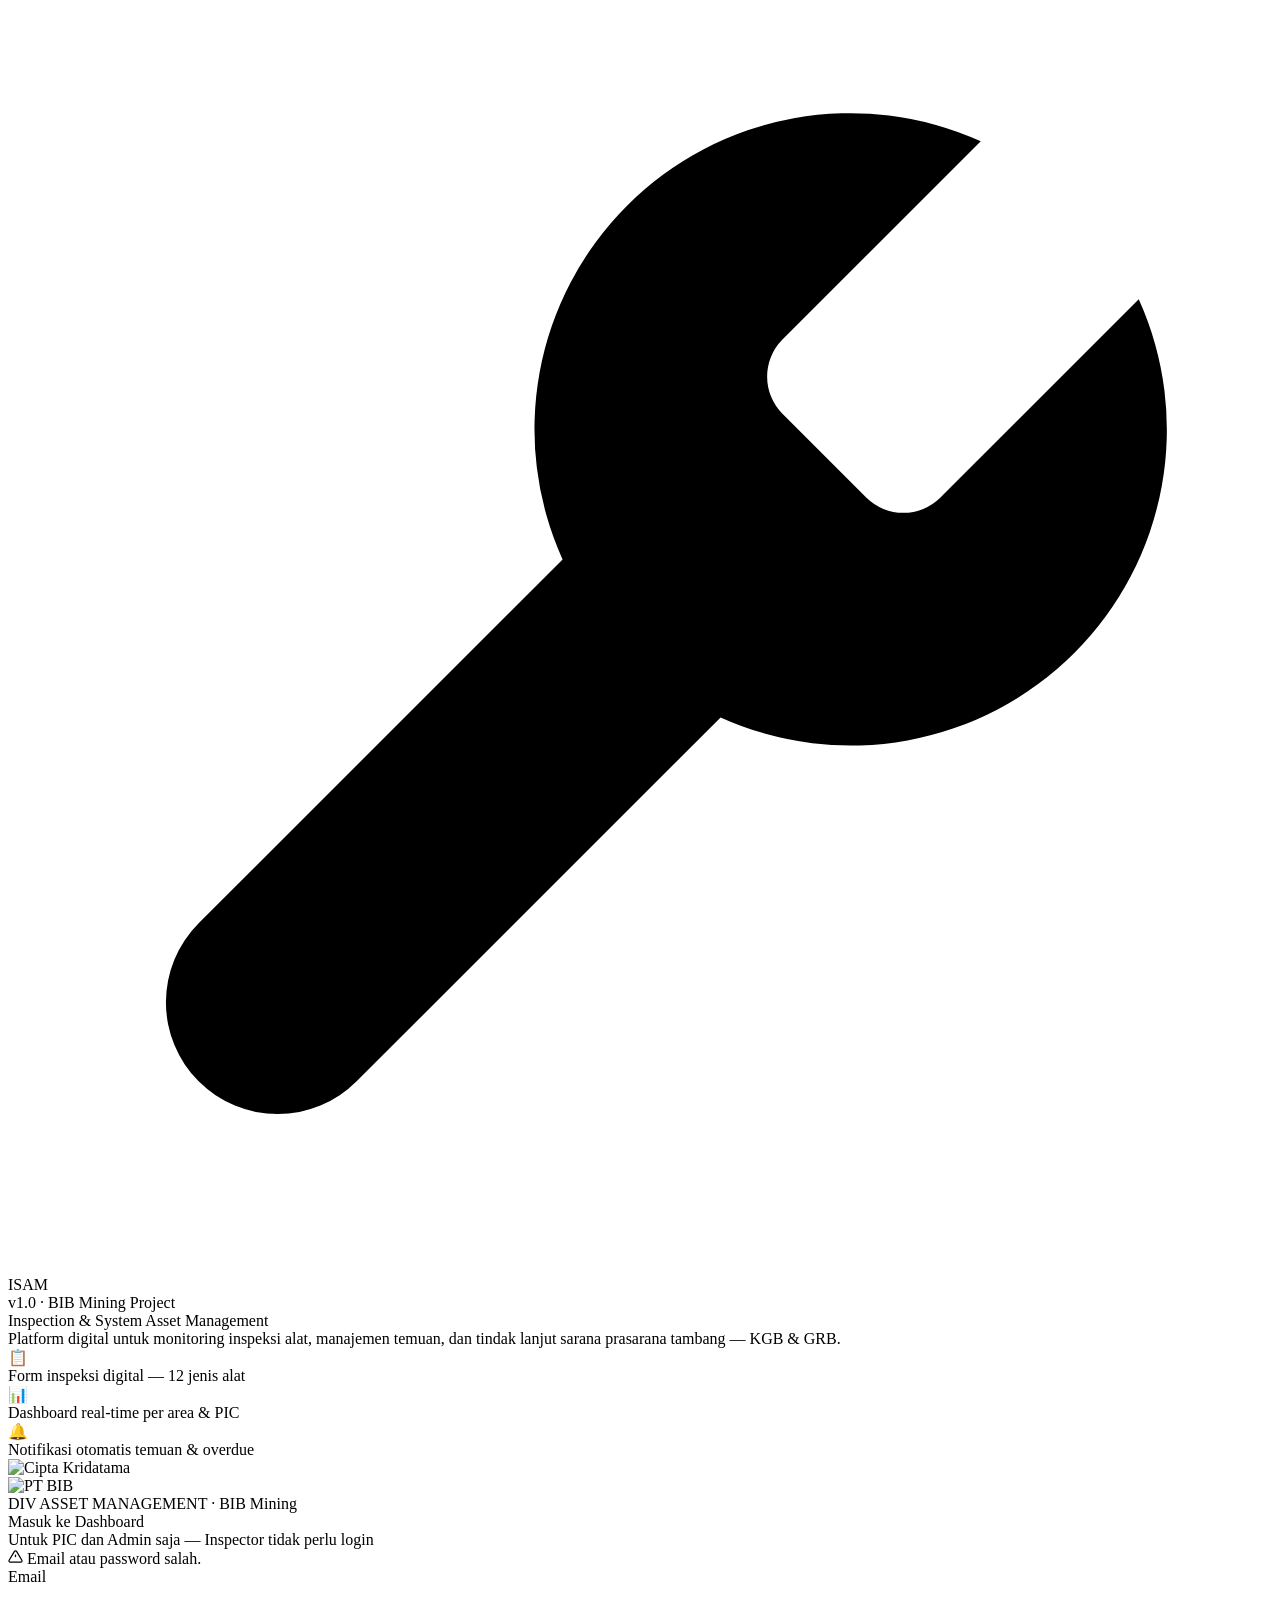
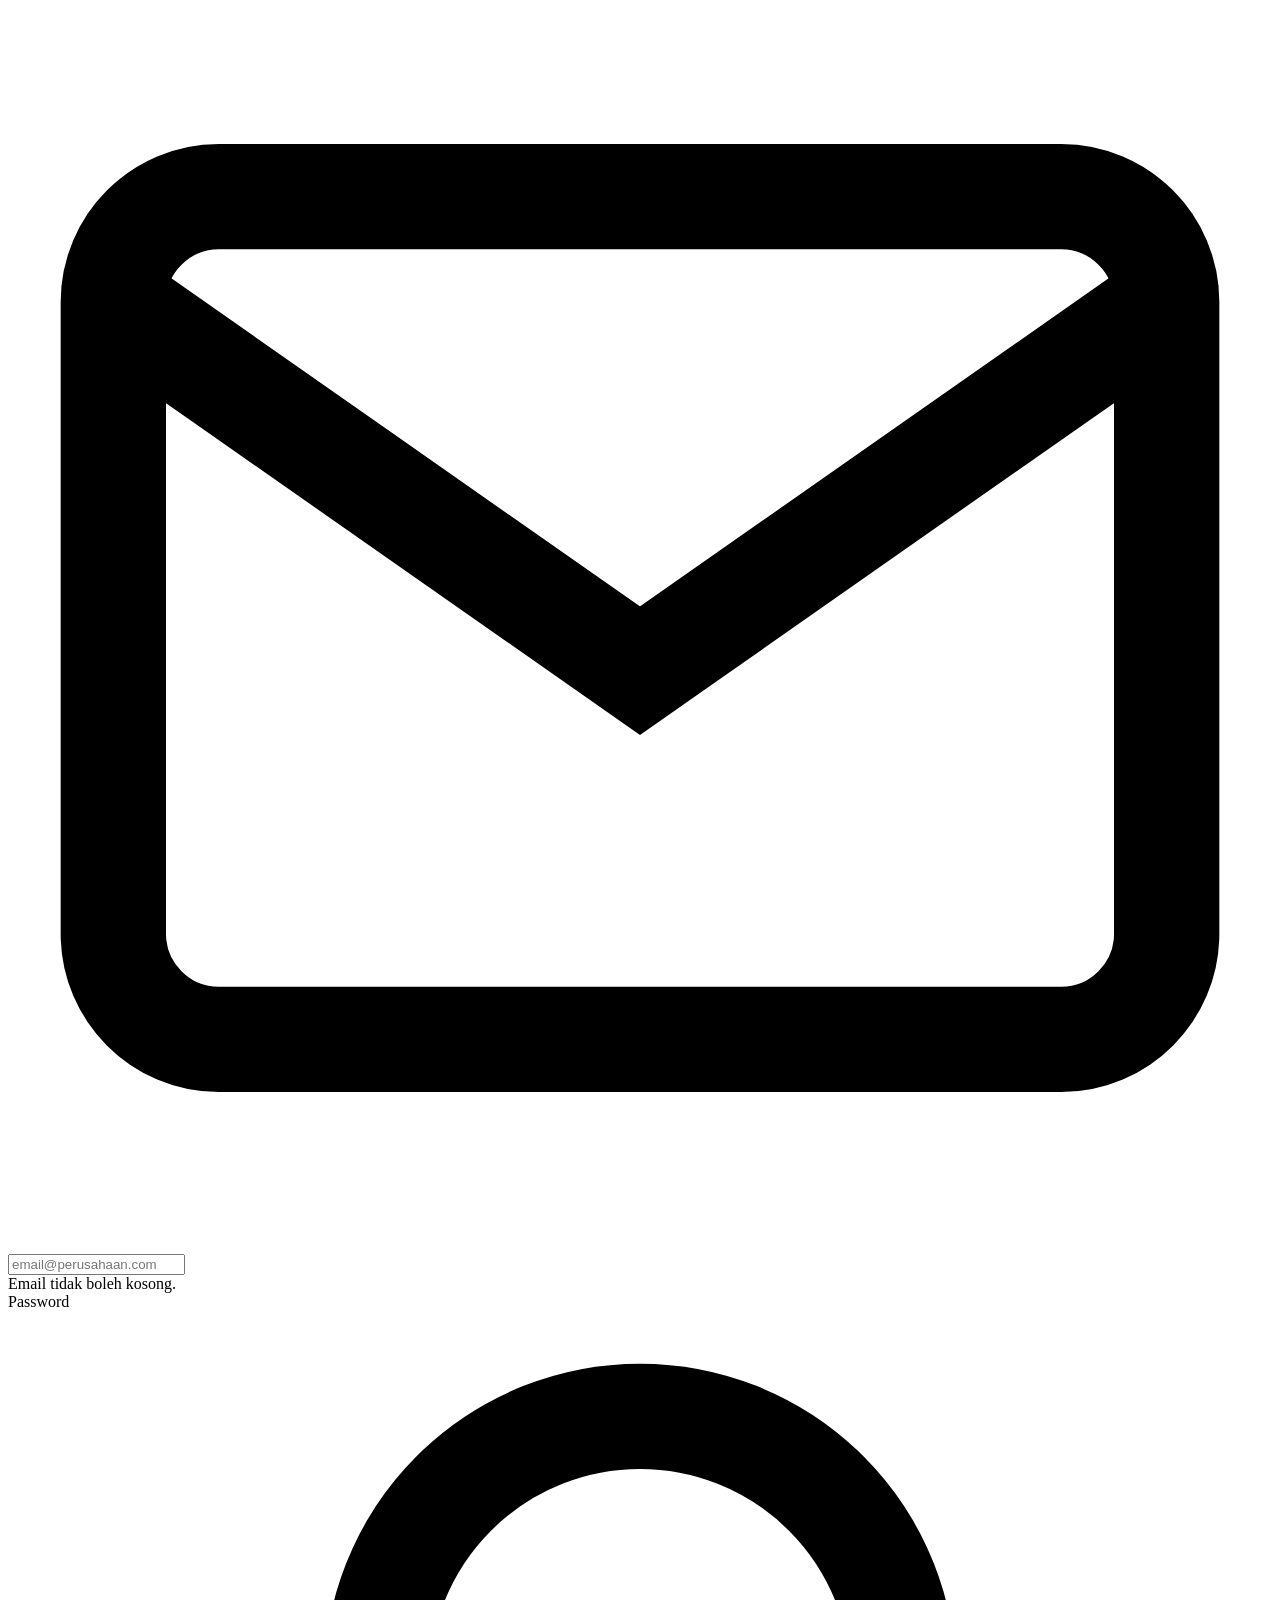
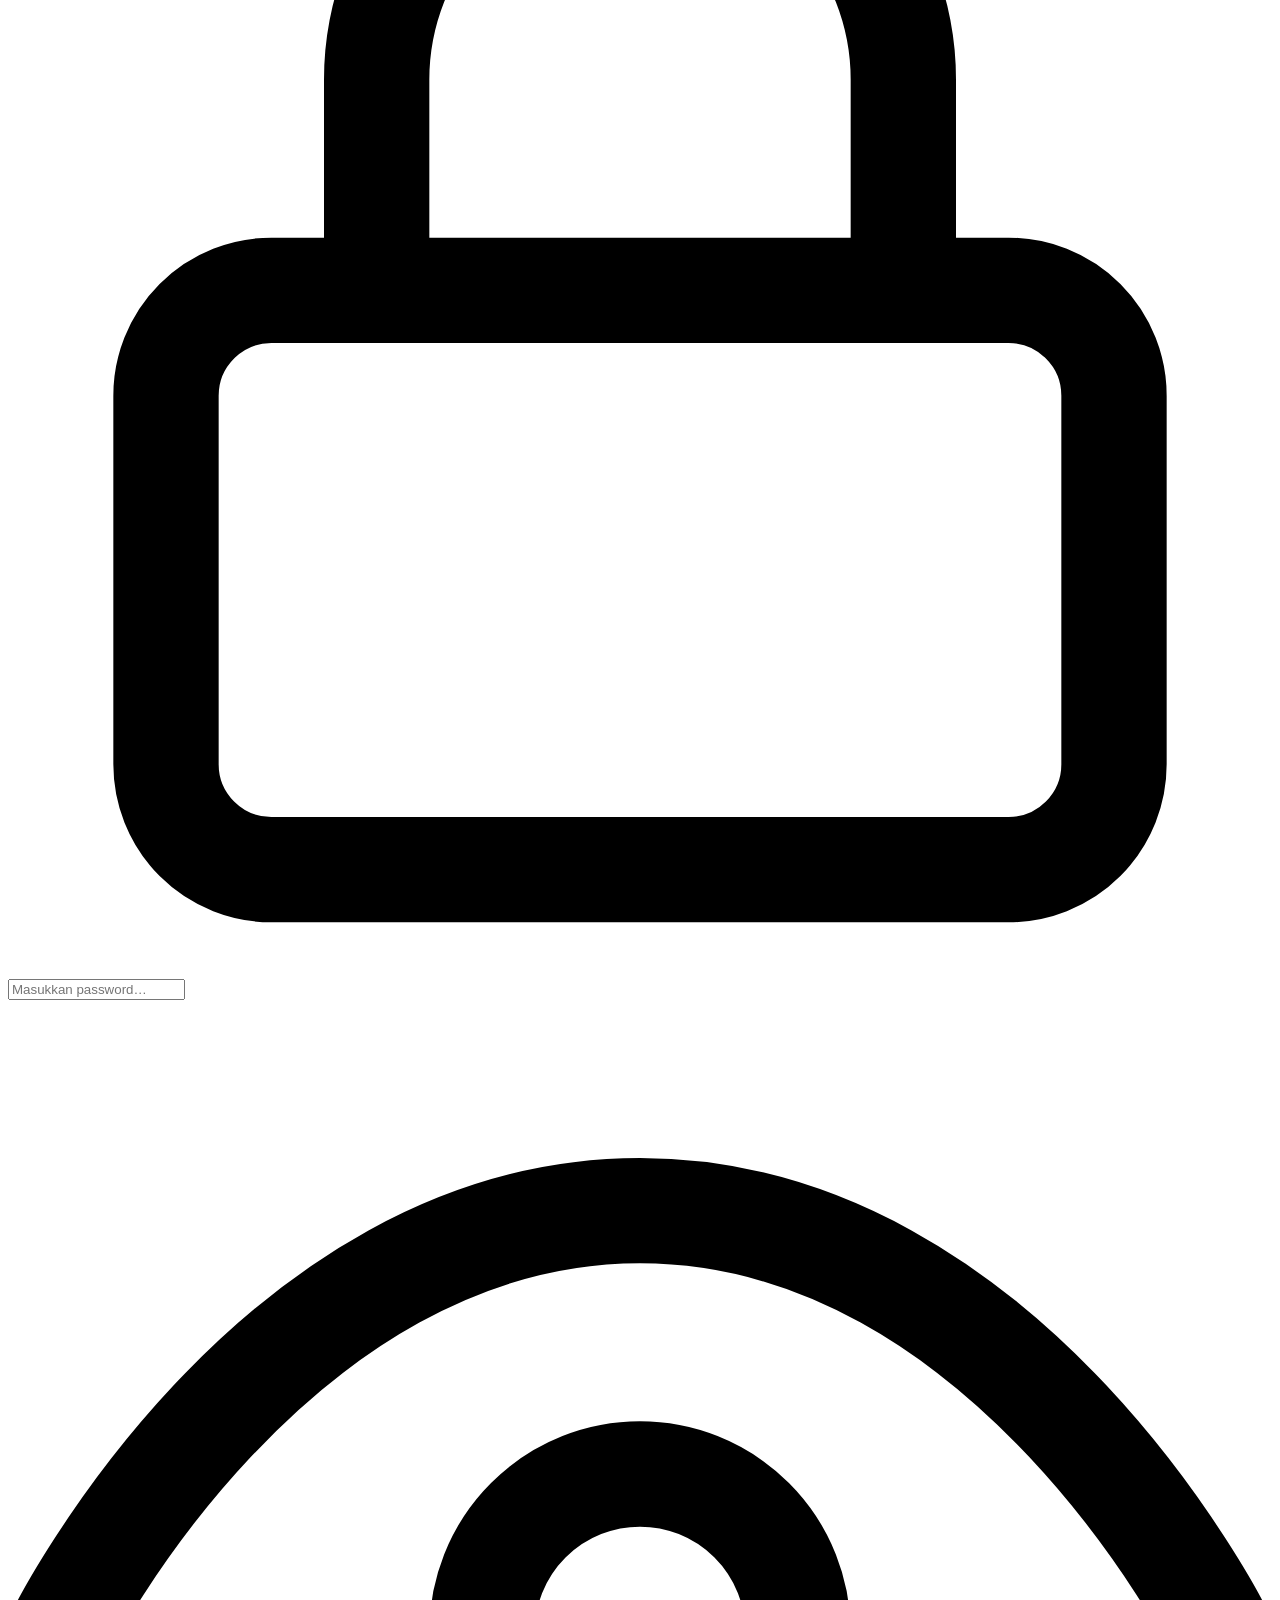
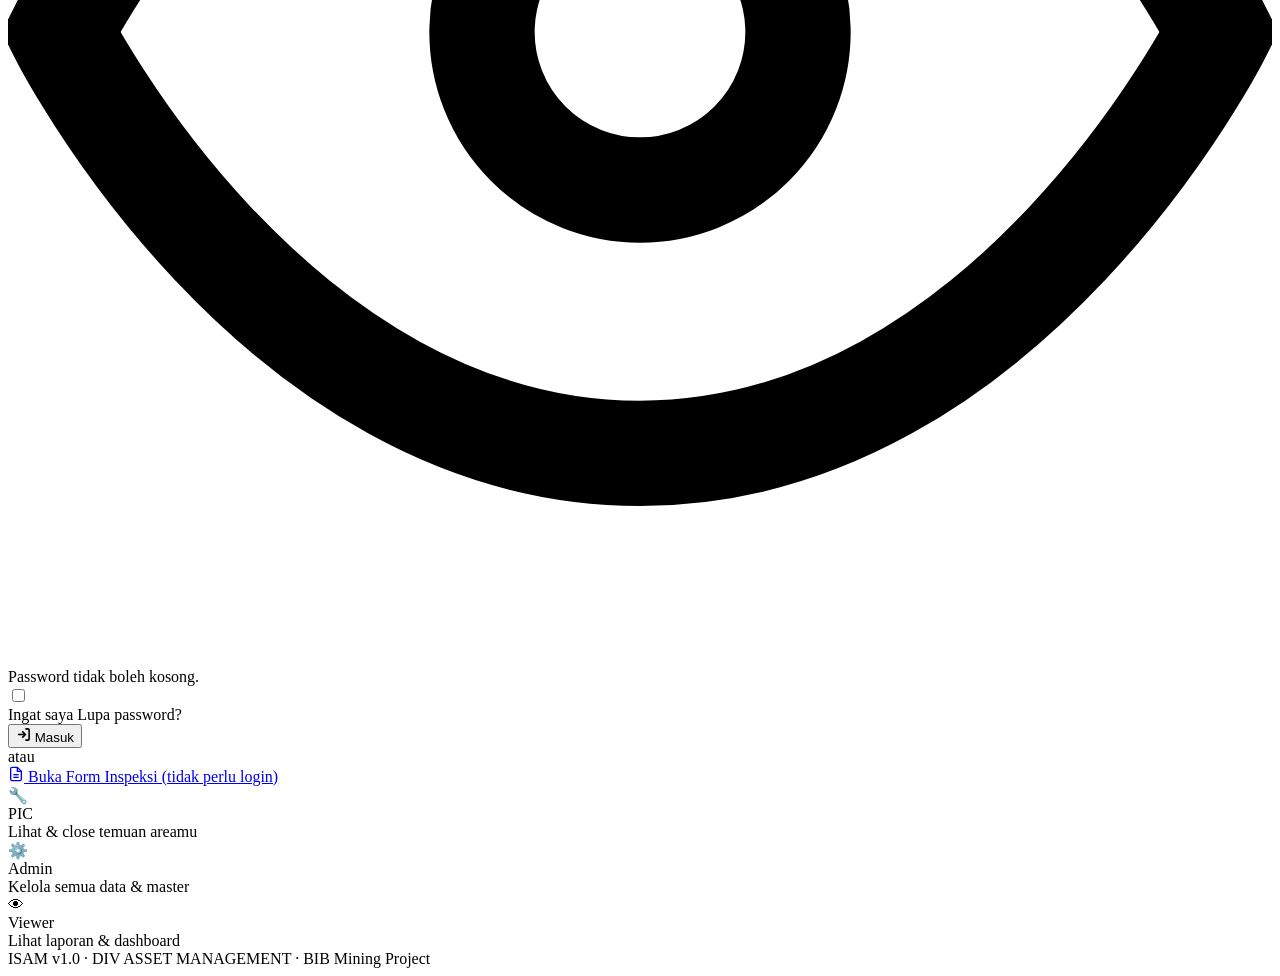
==== login.html @ f017bd5d "Add files via upload" ====
<!DOCTYPE html>
<html lang="id">
<head>
  <meta charset="UTF-8" />
  <meta name="viewport" content="width=device-width, initial-scale=1.0" />
  <meta name="theme-color" content="#2563eb" />
  <title>Login — ISAM</title>
  <link href="https://fonts.googleapis.com/css2?family=Inter:wght@400;500;600;700&family=JetBrains+Mono:wght@400;500&display=swap" rel="stylesheet" />
  <link rel="stylesheet" href="style/loginstyl.css" />
</head>
<body>

<div class="bg-grid"></div>
<div class="bg-pattern"></div>

<div class="login-wrap">

  <!-- ── LEFT PANEL (tetap sama) ── -->
  <div class="left-panel">
    <div class="lp-logo">
      <div class="lp-logo-mark">
        <!-- LOGO PLACEHOLDER -->
        <svg viewBox="0 0 24 24">
          <path d="M14.7 6.3a1 1 0 0 0 0 1.4l1.6 1.6a1 1 0 0 0 1.4 0l3.77-3.77a6 6 0 0 1-7.94 7.94l-6.91 6.91a2.12 2.12 0 0 1-3-3l6.91-6.91a6 6 0 0 1 7.94-7.94l-3.76 3.76z"/>
        </svg>
      </div>
      <div>
        <div class="lp-logo-title">ISAM</div>
        <div class="lp-logo-sub">v1.0 · BIB Mining Project</div>
      </div>
    </div>

    <div class="lp-center">
      <div class="lp-headline">Inspection &amp; System Asset Management</div>
      <div class="lp-desc">
        Platform digital untuk monitoring inspeksi alat, manajemen temuan, dan tindak lanjut
        sarana prasarana tambang — KGB &amp; GRB.
      </div>
      <div class="lp-features">
        <div class="lp-feat">
          <div class="lp-feat-icon">📋</div>
          <div class="lp-feat-text">Form inspeksi digital — 12 jenis alat</div>
        </div>
        <div class="lp-feat">
          <div class="lp-feat-icon">📊</div>
          <div class="lp-feat-text">Dashboard real-time per area &amp; PIC</div>
        </div>
        <div class="lp-feat">
          <div class="lp-feat-icon">🔔</div>
          <div class="lp-feat-text">Notifikasi otomatis temuan &amp; overdue</div>
        </div>
      </div>
    </div>

    <!-- Company Logos -->
    <div class="lp-logos">
      <img src="Source/logo-ck.png" alt="Cipta Kridatama" class="lp-logo-img" />
      <div class="lp-logo-divider"></div>
      <img src="Source/logo-bib.png" alt="PT BIB" class="lp-logo-img" />
    </div>
    <div class="lp-bottom">DIV ASSET MANAGEMENT · BIB Mining</div>
  </div><!-- /left-panel -->


  <!-- ── RIGHT PANEL ── -->
  <div class="right-panel">

    <div class="rp-heading">Masuk ke Dashboard</div>
    <div class="rp-sub">Untuk PIC dan Admin saja — Inspector tidak perlu login</div>

    <!-- Alert Error -->
    <div class="alert-error" id="alert-error">
      <svg width="15" height="15" viewBox="0 0 24 24" fill="none" stroke="currentColor" stroke-width="2">
        <path d="M10.29 3.86L1.82 18a2 2 0 0 0 1.71 3h16.94a2 2 0 0 0 1.71-3L13.71 3.86a2 2 0 0 0-3.42 0z"/>
        <line x1="12" y1="9" x2="12" y2="13"/>
        <line x1="12" y1="17" x2="12.01" y2="17"/>
      </svg>
      <span id="alert-msg">Email atau password salah.</span>
    </div>

    <!-- Email -->
    <div class="field">
      <label class="lbl" for="inp-email">Email</label>
      <div class="input-wrap">
        <div class="input-icon">
          <svg viewBox="0 0 24 24" fill="none" stroke="currentColor" stroke-width="2">
            <path d="M4 4h16c1.1 0 2 .9 2 2v12c0 1.1-.9 2-2 2H4c-1.1 0-2-.9-2-2V6c0-1.1.9-2 2-2z"/>
            <polyline points="22,6 12,13 2,6"/>
          </svg>
        </div>
        <input
          type="email"
          id="inp-email"
          placeholder="email@perusahaan.com"
          autocomplete="email"
          inputmode="email"
          oninput="clearErr()"
        />
      </div>
      <div class="err-msg" id="err-email">Email tidak boleh kosong.</div>
    </div>

    <!-- Password -->
    <div class="field">
      <label class="lbl" for="inp-password">Password</label>
      <div class="input-wrap">
        <div class="input-icon">
          <svg viewBox="0 0 24 24" fill="none" stroke="currentColor" stroke-width="2">
            <rect x="3" y="11" width="18" height="11" rx="2"/>
            <path d="M7 11V7a5 5 0 0 1 10 0v4"/>
          </svg>
        </div>
        <input
          type="password"
          id="inp-password"
          placeholder="Masukkan password…"
          autocomplete="current-password"
          oninput="clearErr()"
        />
        <div class="pw-toggle" onclick="togglePw()" title="Tampilkan password">
          <span id="pw-icon">
            <svg viewBox="0 0 24 24" fill="none" stroke="currentColor" stroke-width="2">
              <path d="M1 12s4-8 11-8 11 8 11 8-4 8-11 8-11-8-11-8z"/>
              <circle cx="12" cy="12" r="3"/>
            </svg>
          </span>
        </div>
      </div>
      <div class="err-msg" id="err-password">Password tidak boleh kosong.</div>
    </div>

    <!-- Remember & Forgot -->
    <div class="options-row">
      <label class="remember-wrap">
        <input type="checkbox" id="remember-me" />
        <div class="cb-box"></div>
        <span class="remember-lbl">Ingat saya</span>
      </label>
      <a class="forgot-link" onclick="showToast('Hubungi admin untuk reset password 📧')">Lupa password?</a>
    </div>

    <!-- Login Button -->
    <button class="login-btn" id="login-btn" onclick="doLogin()">
      <span class="btn-spinner"></span>
      <span class="btn-text">
        <svg viewBox="0 0 24 24" fill="none" stroke="currentColor" stroke-width="2.5" style="width:15px;height:15px">
          <path d="M15 3h4a2 2 0 0 1 2 2v14a2 2 0 0 1-2 2h-4"/>
          <polyline points="10 17 15 12 10 7"/>
          <line x1="15" y1="12" x2="3" y2="12"/>
        </svg>
        Masuk
      </span>
    </button>

    <!-- Divider -->
    <div class="or-divider"><span>atau</span></div>

    <!-- Form Inspeksi shortcut -->
    <a class="inspeksi-link" href="https://isamckbib.github.io/System_inspeksi/" target="_blank" rel="noopener">
      <svg width="16" height="16" viewBox="0 0 24 24" fill="none" stroke="currentColor" stroke-width="2">
        <path d="M14 2H6a2 2 0 0 0-2 2v16a2 2 0 0 0 2 2h12a2 2 0 0 0 2-2V8z"/>
        <polyline points="14 2 14 8 20 8"/>
        <line x1="16" y1="13" x2="8" y2="13"/>
        <line x1="16" y1="17" x2="8" y2="17"/>
      </svg>
      Buka Form Inspeksi (tidak perlu login)
    </a>

    <!-- Role info cards -->
    <div class="role-info-grid">
      <div class="ri-card">
        <div class="ri-icon">🔧</div>
        <div class="ri-name">PIC</div>
        <div class="ri-desc">Lihat &amp; close temuan areamu</div>
      </div>
      <div class="ri-card">
        <div class="ri-icon">⚙️</div>
        <div class="ri-name">Admin</div>
        <div class="ri-desc">Kelola semua data &amp; master</div>
      </div>
      <div class="ri-card">
        <div class="ri-icon">👁</div>
        <div class="ri-name">Viewer</div>
        <div class="ri-desc">Lihat laporan &amp; dashboard</div>
      </div>
    </div>

    <!-- Network hint -->
    <div id="network-hint" style="display:none;text-align:center;margin-top:10px;font-size:12px;color:var(--text3)">
      ⏳ Menghubungi server…
    </div>

  </div><!-- /right-panel -->
</div><!-- /login-wrap -->

<div class="login-footer">ISAM v1.0 · DIV ASSET MANAGEMENT · BIB Mining Project</div>

<div class="toast" id="toast-el"><span id="toast-txt"></span></div>

<script src="Java/login.js"></script>
</body>
</html>
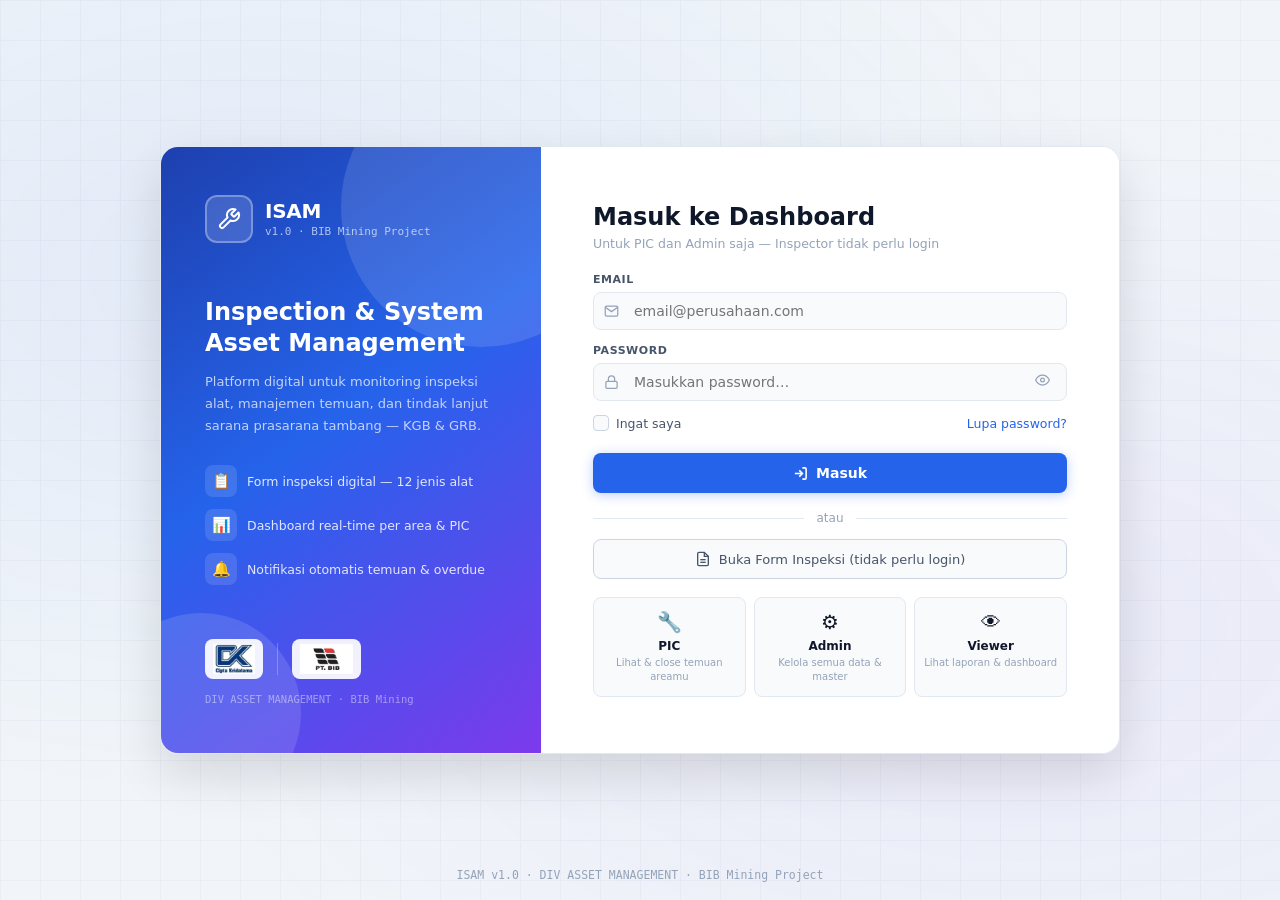
==== commit 74987ce1: "Update login.html" ====
--- a/login.html
+++ b/login.html
@@ -54,9 +54,9 @@
 
     <!-- Company Logos -->
     <div class="lp-logos">
-      <img src="Source/logo-ck.png" alt="Cipta Kridatama" class="lp-logo-img" />
+      <img src="source/logo-ck.png" alt="Cipta Kridatama" class="lp-logo-img" />
       <div class="lp-logo-divider"></div>
-      <img src="Source/logo-bib.png" alt="PT BIB" class="lp-logo-img" />
+      <img src="source/logo-bib.png" alt="PT BIB" class="lp-logo-img" />
     </div>
     <div class="lp-bottom">DIV ASSET MANAGEMENT · BIB Mining</div>
   </div><!-- /left-panel -->
@@ -199,4 +199,4 @@
 
 <script src="Java/login.js"></script>
 </body>
-</html>+</html>
--- a/style/loginstyl.css
+++ b/style/loginstyl.css
@@ -0,0 +1,635 @@
+/* ============================================================
+   ISAM Login — loginstyl.css
+   Versi : 2.0 (with full responsive)
+   ============================================================ */
+
+/* ── RESET ── */
+*,*::before,*::after{box-sizing:border-box;margin:0;padding:0;}
+
+/* ── CSS VARIABLES ── */
+:root{
+  --bg:        #f1f5f9;
+  --bg2:       #ffffff;
+  --bg3:       #f8fafc;
+  --line:      #e2e8f0;
+  --line2:     #cbd5e1;
+  --text:      #0f172a;
+  --text2:     #475569;
+  --text3:     #94a3b8;
+  --accent:    #2563eb;
+  --accent-d:  #1d4ed8;
+  --accent-lt: #eff6ff;
+  --green:     #16a34a;
+  --green-lt:  #f0fdf4;
+  --red:       #dc2626;
+  --red-lt:    #fef2f2;
+  --purple:    #7c3aed;
+  --purple-lt: #f5f3ff;
+  --shadow:    0 1px 3px rgba(0,0,0,.08),0 1px 2px rgba(0,0,0,.05);
+  --shadow-lg: 0 20px 50px rgba(0,0,0,.12);
+  --mono:      'JetBrains Mono',monospace;
+  --sans:      'Inter',system-ui,sans-serif;
+  --r:  8px;
+  --rl: 12px;
+}
+
+/* ── GLOBAL ── */
+html,body{
+  height:100%;
+  font-family:var(--sans);
+}
+
+body{
+  background:var(--bg);
+  color:var(--text);
+  display:flex;
+  align-items:center;
+  justify-content:center;
+  min-height:100vh;
+  position:relative;
+  overflow:hidden;
+}
+
+/* ── BACKGROUND ── */
+.bg-pattern{
+  position:fixed;inset:0;z-index:0;
+  background:
+    radial-gradient(ellipse at 20% 30%,rgba(37,99,235,.07) 0%,transparent 60%),
+    radial-gradient(ellipse at 80% 70%,rgba(124,58,237,.06) 0%,transparent 60%);
+}
+.bg-grid{
+  position:fixed;inset:0;z-index:0;
+  background-image:
+    linear-gradient(var(--line) 1px,transparent 1px),
+    linear-gradient(90deg,var(--line) 1px,transparent 1px);
+  background-size:40px 40px;
+  opacity:.5;
+}
+
+/* ── LOGIN WRAP ── */
+.login-wrap{
+  position:relative;z-index:1;
+  display:flex;
+  width:900px;max-width:96vw;
+  min-height:560px;
+  border-radius:18px;
+  box-shadow:var(--shadow-lg);
+  overflow:hidden;
+  border:1px solid var(--line);
+}
+
+/* ── LEFT PANEL ── */
+.left-panel{
+  width:340px;flex-shrink:0;
+  background:linear-gradient(145deg,#1e40af 0%,#2563eb 45%,#7c3aed 100%);
+  display:flex;flex-direction:column;
+  padding:40px 36px;
+  position:relative;overflow:hidden;
+}
+
+.left-panel::before,.left-panel::after{
+  content:'';position:absolute;border-radius:50%;opacity:.12;
+}
+.left-panel::before{width:280px;height:280px;background:#fff;top:-80px;right:-80px;}
+.left-panel::after {width:200px;height:200px;background:#fff;bottom:-60px;left:-60px;}
+
+/* Logo */
+.lp-logo{display:flex;align-items:center;gap:12px;margin-bottom:auto;position:relative;z-index:1;}
+
+.lp-logo-mark{
+  width:48px;height:48px;
+  background:rgba(255,255,255,.15);
+  border:2px solid rgba(255,255,255,.3);
+  border-radius:12px;
+  display:flex;align-items:center;justify-content:center;
+  backdrop-filter:blur(4px);
+}
+.lp-logo-mark svg{width:24px;height:24px;fill:none;stroke:#fff;stroke-width:2;stroke-linecap:round;stroke-linejoin:round;}
+
+.lp-logo-title{font-size:20px;font-weight:700;color:#fff;letter-spacing:-.3px;}
+.lp-logo-sub  {font-size:11px;color:rgba(255,255,255,.65);margin-top:2px;font-family:var(--mono);}
+
+/* Center */
+.lp-center{
+  position:relative;z-index:1;
+  flex:1;display:flex;flex-direction:column;justify-content:center;
+  padding:30px 0;
+}
+.lp-headline{font-size:22px;font-weight:700;color:#fff;line-height:1.3;margin-bottom:12px;}
+.lp-desc    {font-size:13px;color:rgba(255,255,255,.72);line-height:1.7;margin-bottom:28px;}
+.lp-features{display:flex;flex-direction:column;gap:12px;}
+.lp-feat    {display:flex;align-items:center;gap:10px;}
+.lp-feat-icon{width:32px;height:32px;border-radius:8px;background:rgba(255,255,255,.12);display:flex;align-items:center;justify-content:center;flex-shrink:0;font-size:15px;}
+.lp-feat-text{font-size:12.5px;color:rgba(255,255,255,.85);font-weight:500;}
+
+/* Bottom */
+.lp-bottom{position:relative;z-index:1;font-size:10.5px;color:rgba(255,255,255,.45);font-family:var(--mono);}
+
+/* ── RIGHT PANEL ── */
+.right-panel{
+  flex:1;background:var(--bg2);
+  display:flex;flex-direction:column;justify-content:center;
+  padding:48px 44px;
+  overflow-y:auto;
+}
+.rp-heading{font-size:22px;font-weight:700;color:var(--text);margin-bottom:4px;}
+.rp-sub    {font-size:13px;color:var(--text2);margin-bottom:28px;}
+
+/* ── ROLE GRID ── */
+.role-grid{
+  display:grid;
+  grid-template-columns:1fr 1fr;
+  gap:8px;
+  margin-bottom:22px;
+}
+
+/* Role dengan radio */
+.role-opt{position:relative;}
+.role-opt input{display:none;}
+
+.role-opt label{
+  display:flex;align-items:center;gap:9px;
+  padding:10px 12px;
+  border-radius:var(--r);
+  border:1.5px solid var(--line2);
+  cursor:pointer;
+  font-size:12.5px;font-weight:500;
+  transition:all .15s;
+  color:var(--text2);background:var(--bg3);
+  user-select:none;
+  min-height:52px;
+}
+
+.role-opt label:hover         {border-color:var(--accent);color:var(--accent);background:var(--accent-lt);}
+.role-opt input:checked+label {border-color:var(--accent);color:var(--accent);background:var(--accent-lt);font-weight:600;}
+
+/* Role link (tanpa radio — Form Inspeksi) */
+.role-opt-link{
+  display:flex;align-items:center;gap:9px;
+  padding:10px 12px;
+  border-radius:var(--r);
+  border:1.5px solid var(--line2);
+  cursor:pointer;
+  font-size:12.5px;font-weight:500;
+  transition:all .15s;
+  color:var(--text2);background:var(--bg3);
+  text-decoration:none;
+  min-height:52px;
+}
+.role-opt-link:hover{border-color:var(--accent);color:var(--accent);background:var(--accent-lt);}
+
+.role-icon{
+  width:28px;height:28px;border-radius:7px;
+  display:flex;align-items:center;justify-content:center;
+  font-size:14px;flex-shrink:0;
+}
+
+.role-ext{
+  margin-left:auto;color:var(--text3);
+  display:flex;align-items:center;
+}
+.role-ext svg{width:13px;height:13px;}
+
+/* Checkmark dot */
+.role-check{
+  margin-left:auto;
+  width:16px;height:16px;border-radius:50%;
+  border:1.5px solid var(--line2);
+  display:flex;align-items:center;justify-content:center;
+  flex-shrink:0;transition:all .15s;
+}
+.role-opt input:checked+label .role-check{background:var(--accent);border-color:var(--accent);}
+.role-opt input:checked+label .role-check::after{
+  content:'';width:5px;height:5px;border-radius:50%;background:#fff;display:block;
+}
+
+/* ── FORM FIELDS ── */
+.field{margin-bottom:16px;}
+.field:last-of-type{margin-bottom:22px;}
+
+.lbl{
+  display:block;font-size:11px;font-weight:600;
+  color:var(--text2);text-transform:uppercase;letter-spacing:.05em;
+  margin-bottom:6px;
+}
+
+.input-wrap{position:relative;}
+
+.input-wrap input{
+  width:100%;background:var(--bg3);
+  border:1.5px solid var(--line);border-radius:var(--r);
+  color:var(--text);padding:10px 14px 10px 40px;
+  font-family:var(--sans);font-size:14px;
+  outline:none;transition:border-color .15s,box-shadow .15s;
+  -webkit-appearance:none;
+}
+.input-wrap input:focus{
+  border-color:var(--accent);
+  box-shadow:0 0 0 3px rgba(37,99,235,.09);
+  background:#fff;
+}
+.input-wrap input.error{border-color:var(--red);box-shadow:0 0 0 3px rgba(220,38,38,.08);}
+
+.input-icon{
+  position:absolute;left:11px;top:50%;transform:translateY(-50%);
+  color:var(--text3);pointer-events:none;display:flex;
+}
+.input-icon svg{width:15px;height:15px;}
+
+.pw-toggle{
+  position:absolute;right:11px;top:50%;transform:translateY(-50%);
+  color:var(--text3);cursor:pointer;
+  display:flex;padding:6px;border-radius:4px;transition:color .13s;
+}
+.pw-toggle:hover{color:var(--accent);}
+.pw-toggle svg{width:15px;height:15px;}
+
+/* Error message */
+.err-msg{font-size:11.5px;color:var(--red);margin-top:5px;display:none;}
+.err-msg.show{display:block;}
+
+/* Alert box */
+.alert-error{
+  display:none;align-items:center;gap:9px;
+  padding:10px 13px;background:var(--red-lt);
+  border:1px solid #fca5a5;border-radius:var(--r);
+  margin-bottom:16px;font-size:12.5px;color:var(--red);
+  animation:shake .3s ease;
+}
+.alert-error.show{display:flex;}
+@keyframes shake{0%,100%{transform:translateX(0)}25%{transform:translateX(-6px)}75%{transform:translateX(6px)}}
+
+/* ── OPTIONS ROW ── */
+.options-row{display:flex;align-items:center;justify-content:space-between;margin-bottom:22px;}
+
+.remember-wrap{display:flex;align-items:center;gap:7px;cursor:pointer;user-select:none;}
+.remember-wrap input{display:none;}
+.cb-box{
+  width:16px;height:16px;border-radius:4px;
+  border:1.5px solid var(--line2);background:var(--bg3);
+  display:flex;align-items:center;justify-content:center;
+  transition:all .13s;flex-shrink:0;
+}
+.remember-wrap input:checked~.cb-box{background:var(--accent);border-color:var(--accent);}
+.remember-wrap input:checked~.cb-box::after{
+  content:'';width:5px;height:8px;
+  border:2px solid #fff;border-top:none;border-left:none;
+  transform:rotate(45deg) translateY(-1px);display:block;
+}
+.remember-lbl{font-size:12.5px;color:var(--text2);}
+
+.forgot-link{font-size:12.5px;color:var(--accent);cursor:pointer;text-decoration:none;}
+.forgot-link:hover{text-decoration:underline;}
+
+/* ── LOGIN BUTTON ── */
+.login-btn{
+  width:100%;display:flex;align-items:center;justify-content:center;gap:8px;
+  padding:12px;border-radius:var(--r);border:none;
+  background:var(--accent);color:#fff;
+  font-family:var(--sans);font-size:14px;font-weight:600;
+  cursor:pointer;transition:all .15s;
+  box-shadow:0 2px 12px rgba(37,99,235,.3);
+}
+.login-btn:hover {background:var(--accent-d);box-shadow:0 4px 16px rgba(37,99,235,.35);}
+.login-btn:active{transform:scale(.98);}
+.login-btn:disabled{opacity:.7;cursor:not-allowed;}
+
+.btn-spinner{
+  display:none;width:16px;height:16px;
+  border:2px solid rgba(255,255,255,.35);
+  border-top-color:#fff;border-radius:50%;
+  animation:spin .5s linear infinite;
+}
+@keyframes spin{to{transform:rotate(360deg)}}
+
+.login-btn.loading .btn-text   {display:none;}
+.login-btn.loading .btn-spinner{display:block;}
+
+.btn-text{display:flex;align-items:center;gap:8px;}
+
+/* ── FOOTER ── */
+.login-footer{
+  position:fixed;bottom:18px;left:0;right:0;
+  text-align:center;font-size:11.5px;color:var(--text3);
+  font-family:var(--mono);z-index:1;
+}
+
+/* ── TOAST ── */
+.toast{
+  position:fixed;bottom:22px;right:22px;
+  background:var(--text);color:#fff;
+  border-radius:10px;padding:11px 16px;
+  font-size:13px;box-shadow:0 8px 24px rgba(0,0,0,.15);
+  transform:translateY(70px);opacity:0;
+  transition:all .25s cubic-bezier(.34,1.56,.64,1);
+  z-index:9999;display:flex;align-items:center;gap:8px;
+  max-width:calc(100vw - 32px);
+}
+.toast.show{transform:translateY(0);opacity:1;}
+
+
+/* ============================================================
+   RESPONSIVE
+   ============================================================ */
+
+/* ── TABLET (≤ 768px) ── */
+@media (max-width:768px){
+  body{align-items:flex-start;overflow-y:auto;padding:16px;}
+
+  .login-wrap{
+    flex-direction:column;
+    width:100%;max-width:480px;
+    margin:0 auto;
+    border-radius:16px;
+    min-height:auto;
+  }
+
+  .left-panel{
+    width:100%;padding:24px 24px 20px;min-height:auto;
+  }
+
+  .lp-logo  {margin-bottom:0;}
+  .lp-center{padding:14px 0 0;display:none;}
+  .lp-bottom{display:none;}
+
+  .right-panel{padding:28px 24px 32px;}
+  .rp-heading {font-size:20px;}
+
+  .role-grid{grid-template-columns:1fr 1fr;gap:7px;}
+}
+
+/* ── MOBILE (≤ 480px) ── */
+@media (max-width:480px){
+  body{padding:0;background:#fff;}
+
+  .bg-grid,.bg-pattern{display:none;}
+
+  .login-wrap{
+    border-radius:0;box-shadow:none;border:none;
+    width:100%;min-height:100dvh;
+  }
+
+  /* Left panel jadi header tipis */
+  .left-panel{
+    padding:18px 20px 14px;
+    background:linear-gradient(135deg,#1e40af,#2563eb);
+    min-height:auto;
+  }
+  .left-panel::before,.left-panel::after{display:none;}
+
+  .lp-logo-mark {width:38px;height:38px;border-radius:10px;}
+  .lp-logo-mark svg{width:18px;height:18px;}
+  .lp-logo-title{font-size:17px;}
+  .lp-logo-sub  {font-size:10px;}
+
+  /* Right panel mengambil sisa layar */
+  .right-panel{
+    padding:24px 20px;
+    flex:1;
+  }
+
+  .rp-heading{font-size:19px;}
+  .rp-sub    {font-size:12.5px;margin-bottom:18px;}
+
+  /* Role grid: 1 kolom di HP kecil */
+  .role-grid{grid-template-columns:1fr;gap:7px;margin-bottom:18px;}
+
+  .role-opt label,
+  .role-opt-link{padding:10px 12px;font-size:13px;min-height:48px;}
+
+  .role-icon{width:28px;height:28px;font-size:14px;}
+
+  /* Input font-size 16px mencegah auto-zoom di iOS */
+  .input-wrap input{
+    padding:12px 14px 12px 40px;
+    font-size:16px;
+    border-radius:10px;
+  }
+  .input-icon svg{width:16px;height:16px;}
+  .lbl{font-size:11px;}
+
+  .options-row {margin-bottom:18px;}
+  .remember-lbl{font-size:13px;}
+  .forgot-link {font-size:13px;}
+
+  .login-btn{
+    padding:14px;
+    font-size:15px;
+    border-radius:10px;
+    min-height:50px;
+  }
+
+  /* Toast full width di bawah */
+  .toast{left:16px;right:16px;bottom:16px;justify-content:center;text-align:center;}
+
+  .login-footer{display:none;}
+}
+
+/* ── HP JADUL (≤ 360px) ── */
+@media (max-width:360px){
+  .left-panel  {padding:14px 16px 10px;}
+  .right-panel {padding:20px 16px 28px;}
+  .lp-logo-title{font-size:15px;}
+  .rp-heading   {font-size:17px;}
+  .role-opt label,.role-opt-link{padding:9px 10px;font-size:12.5px;}
+}
+
+/* ── LANDSCAPE MOBILE ── */
+@media (max-width:768px) and (orientation:landscape){
+  body{padding:10px;}
+
+  .login-wrap{flex-direction:row;min-height:auto;}
+
+  .left-panel{width:200px;flex-shrink:0;padding:18px 20px;}
+  .lp-center {display:flex;flex-direction:column;padding:10px 0 0;}
+  .lp-headline{font-size:14px;margin-bottom:6px;}
+  .lp-desc,.lp-features{display:none;}
+
+  .right-panel{padding:16px 24px;overflow-y:auto;max-height:100dvh;}
+  .rp-sub{margin-bottom:14px;}
+  .role-grid{grid-template-columns:1fr 1fr;gap:6px;margin-bottom:14px;}
+  .field{margin-bottom:10px;}
+  .field:last-of-type{margin-bottom:14px;}
+  .options-row{margin-bottom:10px;}
+}
+
+/* ── DESKTOP BESAR (≥ 1200px) ── */
+@media (min-width:1200px){
+  .login-wrap  {width:960px;}
+  .left-panel  {width:380px;padding:48px 44px;}
+  .right-panel {padding:56px 52px;}
+  .lp-headline {font-size:24px;}
+  .rp-heading  {font-size:24px;}
+}
+
+/* ── TOUCH DEVICE: hapus hover aneh ── */
+@media (hover:none){
+  .role-opt label:hover,.role-opt-link:hover{
+    border-color:var(--line2);color:var(--text2);background:var(--bg3);
+  }
+  .login-btn:hover{background:var(--accent);box-shadow:0 2px 12px rgba(37,99,235,.3);}
+  .forgot-link:hover{text-decoration:none;}
+
+  /* Tap feedback */
+  .role-opt label:active,.role-opt-link:active{background:var(--accent-lt);color:var(--accent);}
+  .login-btn:active{opacity:.88;}
+}
+
+/* ── SAFE AREA — iPhone notch & home bar ── */
+@supports (padding:env(safe-area-inset-bottom)){
+  @media (max-width:480px){
+    .right-panel{
+      padding-bottom:calc(32px + env(safe-area-inset-bottom));
+    }
+    .toast{
+      bottom:calc(16px + env(safe-area-inset-bottom));
+    }
+  }
+}
+
+/* ── DARK MODE (opsional, disabled by default) ── */
+/*
+@media (prefers-color-scheme:dark){
+  :root{
+    --bg:#0f172a;--bg2:#1e293b;--bg3:#334155;
+    --line:#334155;--line2:#475569;--line3:#64748b;
+    --text:#f1f5f9;--text2:#cbd5e1;--text3:#94a3b8;
+  }
+  body{background:var(--bg);}
+  .left-panel{background:linear-gradient(145deg,#1e3a8a,#1e40af,#4c1d95);}
+}
+*/
+
+
+/* ============================================================
+   TAMBAHAN v3 — No role selector, simple form
+   ============================================================ */
+
+/* Subtitle lebih kecil */
+.rp-sub {
+  font-size: 12.5px;
+  color: var(--text3);
+  margin-bottom: 20px;
+  line-height: 1.5;
+}
+
+/* ── OR DIVIDER ── */
+.or-divider {
+  display: flex;
+  align-items: center;
+  gap: 12px;
+  margin: 18px 0 14px;
+  color: var(--text3);
+  font-size: 12px;
+}
+.or-divider::before,
+.or-divider::after {
+  content: '';
+  flex: 1;
+  height: 1px;
+  background: var(--line);
+}
+
+/* ── FORM INSPEKSI LINK ── */
+.inspeksi-link {
+  display: flex;
+  align-items: center;
+  justify-content: center;
+  gap: 8px;
+  width: 100%;
+  padding: 11px;
+  border-radius: var(--r);
+  border: 1.5px solid var(--line2);
+  background: var(--bg3);
+  color: var(--text2);
+  font-family: var(--sans);
+  font-size: 13px;
+  font-weight: 500;
+  text-decoration: none;
+  transition: all .15s;
+  cursor: pointer;
+}
+.inspeksi-link:hover {
+  border-color: var(--accent);
+  color: var(--accent);
+  background: var(--accent-lt);
+}
+
+/* ── ROLE INFO CARDS ── */
+.role-info-grid {
+  display: grid;
+  grid-template-columns: repeat(3, 1fr);
+  gap: 8px;
+  margin-top: 18px;
+}
+
+.ri-card {
+  background: var(--bg3);
+  border: 1px solid var(--line);
+  border-radius: var(--r);
+  padding: 12px 8px;
+  text-align: center;
+  transition: all .13s;
+}
+
+.ri-card:hover {
+  border-color: var(--accent);
+  background: var(--accent-lt);
+}
+
+.ri-icon { font-size: 20px; margin-bottom: 5px; }
+.ri-name { font-size: 12px; font-weight: 700; color: var(--text); margin-bottom: 3px; }
+.ri-desc { font-size: 10px; color: var(--text3); line-height: 1.4; }
+
+/* Override field margin — lebih compact tanpa role grid */
+.field { margin-bottom: 14px; }
+.field:last-of-type { margin-bottom: 20px; }
+
+/* ── RESPONSIVE OVERRIDE v3 ── */
+@media (max-width: 480px) {
+  .role-info-grid { grid-template-columns: repeat(3, 1fr); gap: 6px; }
+  .ri-icon  { font-size: 17px; }
+  .ri-name  { font-size: 11px; }
+  .ri-desc  { font-size: 9.5px; }
+  .ri-card  { padding: 10px 6px; }
+}
+
+@media (max-width: 360px) {
+  .role-info-grid { grid-template-columns: 1fr; }
+}
+
+
+/* ── COMPANY LOGOS (left panel) ── */
+.lp-logos {
+  display: flex;
+  align-items: center;
+  gap: 14px;
+  margin-bottom: 14px;
+  position: relative;
+  z-index: 1;
+}
+
+.lp-logo-img {
+  height: 40px;
+  width: auto;
+  object-fit: contain;
+  /* Biar terlihat di background gelap */
+  background: rgba(255,255,255,.92);
+  border-radius: 8px;
+  padding: 5px 8px;
+  flex-shrink: 0;
+}
+
+.lp-logo-divider {
+  width: 1px;
+  height: 32px;
+  background: rgba(255,255,255,.25);
+  flex-shrink: 0;
+}
+
+/* Mobile: logo lebih kecil */
+@media (max-width: 480px) {
+  .lp-logos { gap: 10px; margin-bottom: 0; }
+  .lp-logo-img { height: 30px; padding: 4px 6px; border-radius: 6px; }
+  .lp-logo-divider { height: 24px; }
+}
